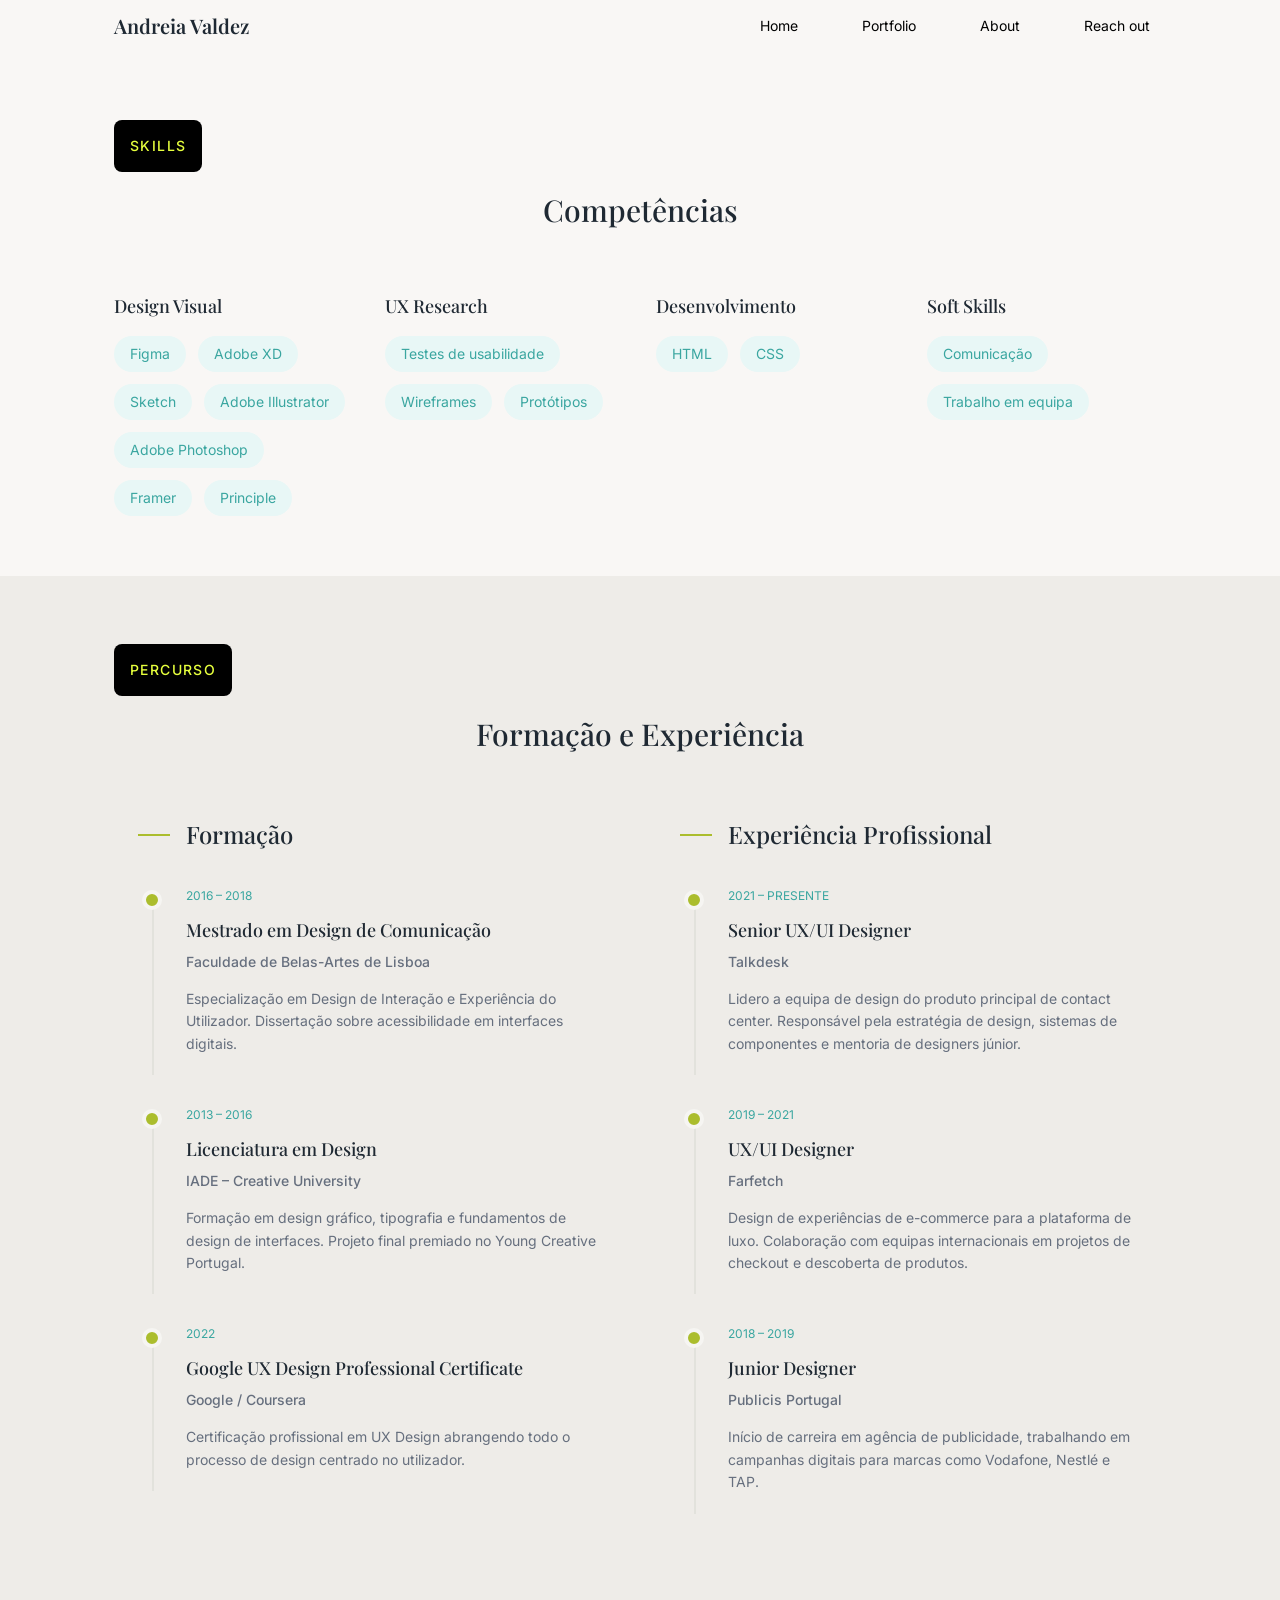
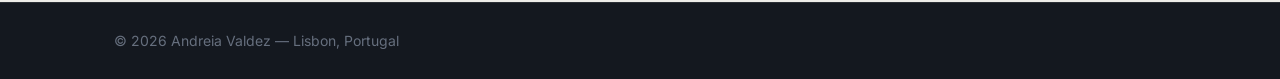
==== about.html @ 56638e9b "Added base pages for the rest of navigation and updated sections of homepage." ====
<!DOCTYPE html>
<html lang="en">

<head>
    <meta charset="UTF-8">
    <meta name="viewport" content="width=device-width, initial-scale=1.0">
    <title>Andreia Valdez – Service & UX/UI Designer</title>
    <link rel="preconnect" href="https://fonts.googleapis.com">
    <link rel="preconnect" href="https://fonts.gstatic.com" crossorigin>
    <link
        href="https://fonts.googleapis.com/css2?family=Inter:wght@400;500;600&family=Playfair+Display:wght@500;600&display=swap"
        rel="stylesheet">
    <link rel="stylesheet" href="css/estilos.css">
</head>
<body><!-- Navegação -->
    <header class="header">
        <div class="container nav">
            <a href="index.html" class="logo">Andreia Valdez</a>
            <nav class="menu">
                <a href="index.html">Home</a>
                <a href="portfolio.html">Portfolio</a>
                <a href="about.html">About</a>
                <a href="reach-out.html">Reach out</a>
            </nav>
        </div>
    </header><!-- Secção de Competências -->
    <section class="section light">
        <div class="container">
            <div class="inline-heading">
                <p class="tag">Skills</p>
                <h2>Competências</h2>
            </div>
            <div class="skills">
                <div>
                    <h3>Design Visual</h3>
                    <div class="pills">
                        <span class="pill">Figma</span>
                        <span class="pill">Adobe XD</span>
                        <span class="pill">Sketch</span>
                        <span class="pill">Adobe Illustrator</span>
                        <span class="pill">Adobe Photoshop</span>
                        <span class="pill">Framer</span>
                        <span class="pill">Principle</span>
                    </div>
                </div>
                <div>
                    <h3>UX Research</h3>
                    <div class="pills">
                        <span class="pill">Testes de usabilidade</span>
                        <span class="pill">Wireframes</span>
                        <span class="pill">Protótipos</span>
                    </div>
                </div>
                <div>
                    <h3>Desenvolvimento</h3>
                    <div class="pills">
                        <span class="pill">HTML</span>
                        <span class="pill">CSS</span>
                    </div>
                </div>
                <div>
                    <h3>Soft Skills</h3>
                    <div class="pills">
                        <span class="pill">Comunicação</span>
                        <span class="pill">Trabalho em equipa</span>
                    </div>
                </div>
            </div>
        </div>
    </section>
    <!-- Secção de Formação e Experiência-->
    <section class="section">
        <div class="container">
            <div class="inline-heading">
                <p class="tag">Percurso</p>
                <h2>Formação e Experiência</h2>
            </div>
            <div class="container timeline-grid">

                <!-- Formação -->
                <div class="timeline-column">
                    <h2 class="timeline-title">Formação</h2>

                    <div class="timeline-item">
                        <span class="timeline-dot"></span>

                        <div class="timeline-content">
                            <span class="timeline-date">2016 – 2018</span>
                            <h3>Mestrado em Design de Comunicação</h3>
                            <h4>Faculdade de Belas-Artes de Lisboa</h4>
                            <p>
                                Especialização em Design de Interação e Experiência do Utilizador.
                                Dissertação sobre acessibilidade em interfaces digitais.
                            </p>
                        </div>
                    </div>

                    <div class="timeline-item">
                        <span class="timeline-dot"></span>

                        <div class="timeline-content">
                            <span class="timeline-date">2013 – 2016</span>
                            <h3>Licenciatura em Design</h3>
                            <h4>IADE – Creative University</h4>
                            <p>
                                Formação em design gráfico, tipografia e fundamentos de design de
                                interfaces. Projeto final premiado no Young Creative Portugal.
                            </p>
                        </div>
                    </div>

                    <div class="timeline-item">
                        <span class="timeline-dot"></span>

                        <div class="timeline-content">
                            <span class="timeline-date">2022</span>
                            <h3>Google UX Design Professional Certificate</h3>
                            <h4>Google / Coursera</h4>
                            <p>
                                Certificação profissional em UX Design abrangendo todo o processo de
                                design centrado no utilizador.
                            </p>
                        </div>
                    </div>
                </div>

                <!-- Experiência -->
                <div class="timeline-column">
                    <h2 class="timeline-title">Experiência Profissional</h2>

                    <div class="timeline-item">
                        <span class="timeline-dot"></span>

                        <div class="timeline-content">
                            <span class="timeline-date">2021 – Presente</span>
                            <h3>Senior UX/UI Designer</h3>
                            <h4>Talkdesk</h4>
                            <p>
                                Lidero a equipa de design do produto principal de contact center.
                                Responsável pela estratégia de design, sistemas de componentes e
                                mentoria de designers júnior.
                            </p>
                        </div>
                    </div>

                    <div class="timeline-item">
                        <span class="timeline-dot"></span>

                        <div class="timeline-content">
                            <span class="timeline-date">2019 – 2021</span>
                            <h3>UX/UI Designer</h3>
                            <h4>Farfetch</h4>
                            <p>
                                Design de experiências de e-commerce para a plataforma de luxo.
                                Colaboração com equipas internacionais em projetos de checkout e
                                descoberta de produtos.
                            </p>
                        </div>
                    </div>

                    <div class="timeline-item">
                        <span class="timeline-dot"></span>

                        <div class="timeline-content">
                            <span class="timeline-date">2018 – 2019</span>
                            <h3>Junior Designer</h3>
                            <h4>Publicis Portugal</h4>
                            <p>
                                Início de carreira em agência de publicidade, trabalhando em
                                campanhas digitais para marcas como Vodafone, Nestlé e TAP.
                            </p>
                        </div>
                    </div>
                </div>

            </div>

        </div>
    </section>
<!-- Footer -->
    <footer class="footer-section">
        <div class="footer-bottom">
            <div class="container footer-bottom-content">
                <span>© 2026 Andreia Valdez — Lisbon, Portugal</span>
            </div>
        </div>
    </footer>
</body>
</html>
---- css/estilos.css ----
/* Reset do browser */
* {
    margin: 0;
    padding: 0;
    box-sizing: border-box;
}

html {
  scroll-behavior: smooth; /* Para o scroll entre as ancoras ser smooth */
}

/* Fonte e bases */
body {
    font-family: "Inter", sans-serif;
    background-color: #EEECE8;
    color: #1f2933;
    line-height: 2;
    /* perto da recomendação mínima da W3C para altura das linhas nos sites (https://www.w3.org/WAI/WCAG22/Understanding/text-spacing.html) */
}

h1,
h2,
h3 {
    font-family: "Playfair Display", serif;
}

h1 {
    margin-top: 8px;
    font-size: 48px;
    font-weight: 500;
    line-height: 52px;
}

h2 {
    font-size: 30px;
    font-weight: 500;
    line-height: 36px;
    text-align: center;
}

h3 {
    font-size: 18px;
    font-weight: 500;
    line-height: 28px;
}

img {
    width: 100%;
    display: block;
}

a {
    text-decoration: none;
}

/* Layouts */
.container {
    max-width: 1100px;
    margin: 0 auto;
    padding: 0 24px;
}

.section {
    padding: 60px 0;
}

.section.light {
    background-color: #F9F7F5;
}

/* Navegação + Logo */
.header {
    position: sticky;
    top: 0;
    background-color: #F9F7F5;
    z-index: 1000;
}

.nav {
    height: 52px;
    display: flex;
    align-items: center;
    justify-content: space-between;
}

.logo {
    font-weight: 600;
    font-family: "Playfair Display", serif;
    font-size: 20px;
    line-height: 28px;
    color: #1f2933;
}

/* Menu */

.menu {
    display: flex;
    gap: 32px;
}

.menu a {
    text-decoration: none;
    font-size: 14px;
    line-height: 20px;
    padding: 16px;
    color: #000;
}

.menu a:hover {
    text-decoration: underline;
}

/* Hero */

.hero-grid {
    display: grid;
    gap: 48px;
}

.hero-image {
    display: flex;
    justify-content: flex-end;
}

.hero-image img {
    border-radius: 12px;
    max-height: 420px;
    width: auto;
}

.tag {
    font-size: 14px;
    letter-spacing: 1.4px;
    font-weight: 500;
    line-height: 20px;
    text-transform: uppercase;
    color: #E6FF3D;
    background-color: #000;
    padding: 16px;
    text-align: center;
    border-radius: 8px;
    margin: 8px 0px;
    display: inline-block;
}

.hero-buttons {
    margin-top: 24px;
    display: flex;
    gap: 16px;
}

.intro {
    font-family: "Inter", sans-serif;
    font-size: 18px;
    margin: 16px 0px;
    color: #666F7E;
    line-height: 28px;
    font-weight: 100;
}

.linkedin {
    color: #E6FF3D;
    background-color: #000;
    padding: 6px;
}

/* Botões */
.btn {
    padding: 10px 20px;
    border-radius: 16px;
    font-weight: 500;
    font-size: 14px;
}

.primary {
    color: white;
    background: #ABBD2D;
}

.primary:hover {
    background: #11665E;
}

.secondary {
    border: 1px solid #E5E7EB;
    color: #000
}

.secondary:hover {
    border: 1px solid #E5E7EB;
    background: #E5E7EB;
}

/* Projectos */
.projects {
    display: grid;
    gap: 32px;
    margin-top: 48px;
}

.project-card {
    background-color: #ffffff;
    border-radius: 16px;
    overflow: hidden;

    box-shadow: 0 10px 30px rgba(0, 0, 0, 0.08);
    transition: box-shadow 0.3s ease, transform 0.3s ease;
}

.project-card:hover {
    box-shadow: 0 20px 50px rgba(0, 0, 0, 0.15);
    transform: translateY(-6px);
}

.chip {
    display: inline-block;
    padding: 4px 10px;
    border: 1px solid #000;
    border-radius: 100px;
    font-size: 12px;
    line-height: 1;
    white-space: nowrap;
    color: #000;
    margin: 4px;
}

/* Imagem */
.project-image img {
    width: 100%;
    display: block;
}

/* Conteúdo */
.project-content {
    padding: 16px;
}

.project-content p {
    margin: 12px 0px;
    color: #666F7E;
    line-height: 1.6;
    font-size: 14px;
}

/* Link dos projectos */

.project-link {
    font-weight: 500;
    text-decoration: underline;
    font-size: 14px;
    color: #000;
}

.project-link svg {
    width: 16px;
    height: 16px;
}

.project-link:hover {
    text-decoration: none;
}

/* Competências */
.skills {
    display: grid;
    gap: 32px;
}

.inline-heading {
    margin-bottom: 64px;
}

.inline-heading h2 {
    margin-top: 12px;
}

.pills {
    display: flex;
    flex-wrap: wrap;
    gap: 12px;
    margin-top: 16px;
}

.pill {
    background: #E8F7F6;
    color: #3aa6a0;
    border-radius: 24px;
    padding: 8px 16px;
    font-size: 14px;
    line-height: 20px;

}

.pill:hover {
    background: #ABBD2D;
    color: #fff;
}

/* Timeline */

.timeline-section {
    background-color: #f6f5f2;
    padding: 100px 0;
}

.timeline-grid {
    display: grid;
    grid-template-columns: 1fr 1fr;
    gap: 80px;
}

.timeline-title {
    font-family: "Playfair Display", serif;
    font-size: 24px;
    margin-bottom: 32px;
    position: relative;
    padding-left: 48px;
    text-align: left;
}

.timeline-title::before {
    content: "";
    position: absolute;
    left: 0;
    top: 50%;
    width: 32px;
    height: 2px;
    background-color: #ABBD2D;
}

.timeline-item:hover::before {
    background-color: #ABBD2D;
}

.timeline-item {
    position: relative;
    padding-left: 48px;
    margin-bottom: 48px;
}

/* Linha vertical */

.timeline-item::before {
    content: "";
    position: absolute;
    left: 14px;
    top: 20px;
    width: 2px;
    height: 100%;
    background-color: #e2e2dc;
}

/* Pontos na timeline */
.timeline-dot {
    position: absolute;
    left: 4px;
    top: 6px;
    width: 20px;
    height: 20px;
    background-color: #ABBD2D;
    border-radius: 50%;
    border: 4px solid #f6f5f2;
}

/* Conteúdo */
.timeline-content h3 {
    margin-bottom: 4px;
}

.timeline-content h4 {
    font-weight: 500;
    font-size: 14px;
    color: #666F7E;
    margin-bottom: 12px;
}

.timeline-content p {
    color: #666F7E;
    line-height: 1.6;
    font-size: 14px;
}

/* Data */
.timeline-date {
    display: block;
    font-size: 12px;
    color: #3aa6a0;
    margin-bottom: 8px;
    text-transform: uppercase;
}

/* Footer */

.footer-section {
    background-color: #14181F;
    color: #e5e7eb;
}

/* Conteúdo principal */

.footer-content {
    text-align: center;
    padding-bottom: 80px;
}

.footer-sub-title {
    display: block;
    letter-spacing: 2px;
    font-size: 14px;
    color: #ABBD2D;
    margin-bottom: 24px;
    text-transform: uppercase;
}

.footer-title {
    font-family: "Playfair Display", serif;
    font-size: 48px;
    line-height: 50px;
    margin-bottom: 24px;
    color: #ffffff;
}

.footer-text {
    max-width: 600px;
    margin: 0 auto 40px;
    color: #9ca3af;
    line-height: 1.6;
}

/* Email */
.footer-email {
    display: inline-flex;
    align-items: center;
    gap: 10px;
    font-size: 20px;
    color: #ABBD2D;
    text-decoration: none;
    margin-bottom: 48px;
}

.footer-email:hover {
    text-decoration: underline;
}

/* Redes sociais no footer */
.footer-social {
    display: flex;
    justify-content: center;
    gap: 16px;
}

.footer-social a {
    width: 44px;
    height: 44px;
    border-radius: 50%;
    background-color: rgba(255, 255, 255, 0.08);

    display: flex;
    align-items: center;
    justify-content: center;

    color: #ffffff;
    text-decoration: none;
}

.footer-social a:hover {
    background-color: rgba(255, 255, 255, 0.16);
}

/* Svgs das redes sociais */
.footer-social svg {
    width: 20px;
    height: 20px;
    fill: none;
    stroke: currentColor;
    stroke-width: 2;
    stroke-linecap: round;
    stroke-linejoin: round;
}

.footer-social a:hover {
    background: #ABBD2D;
}

/* Linha inferior */

.footer-bottom {
    border-top: 1px solid rgba(255, 255, 255, 0.1);
    padding: 24px 0;
}

.footer-bottom-content {
    display: flex;
    justify-content: space-between;
    flex-wrap: wrap;
    gap: 16px;
    font-size: 14px;
    color: #666F7E;
}

/* Breakpoint Mobile */
@media (max-width: 767px) {
    .hero-image img {
        width: 100%;
        max-height: none;
    }

    .hero-buttons {
        flex-direction: column;
    }

    .hero-buttons .btn {
        width: 100%;
        text-align: center;
    }

    .menu {
        font-size: 10px;
        gap: 12px;
    }

    .menu a {
        font-size: 12px;
        gap: 32px;
    }

    .projects,
    .skills {
        grid-template-columns: 1fr;
    }
}

/* Breakpoint Tablet */
@media (min-width: 768px) {

    .hero-grid {
        grid-template-columns: 1fr 1fr;
        align-items: center;
    }

    .projects {
        grid-template-columns: repeat(2, 1fr);
    }

    .skills {
        grid-template-columns: repeat(2, 1fr);
    }
}

/* Breakpoint Desktop */
@media (min-width: 1024px) {

    .projects {
        grid-template-columns: repeat(2, 1fr);
    }

    .skills {
        grid-template-columns: repeat(4, 1fr);
    }
}

@media (max-width: 900px) {
    .timeline-grid {
        grid-template-columns: 1fr;
        gap: 64px;
    }
}
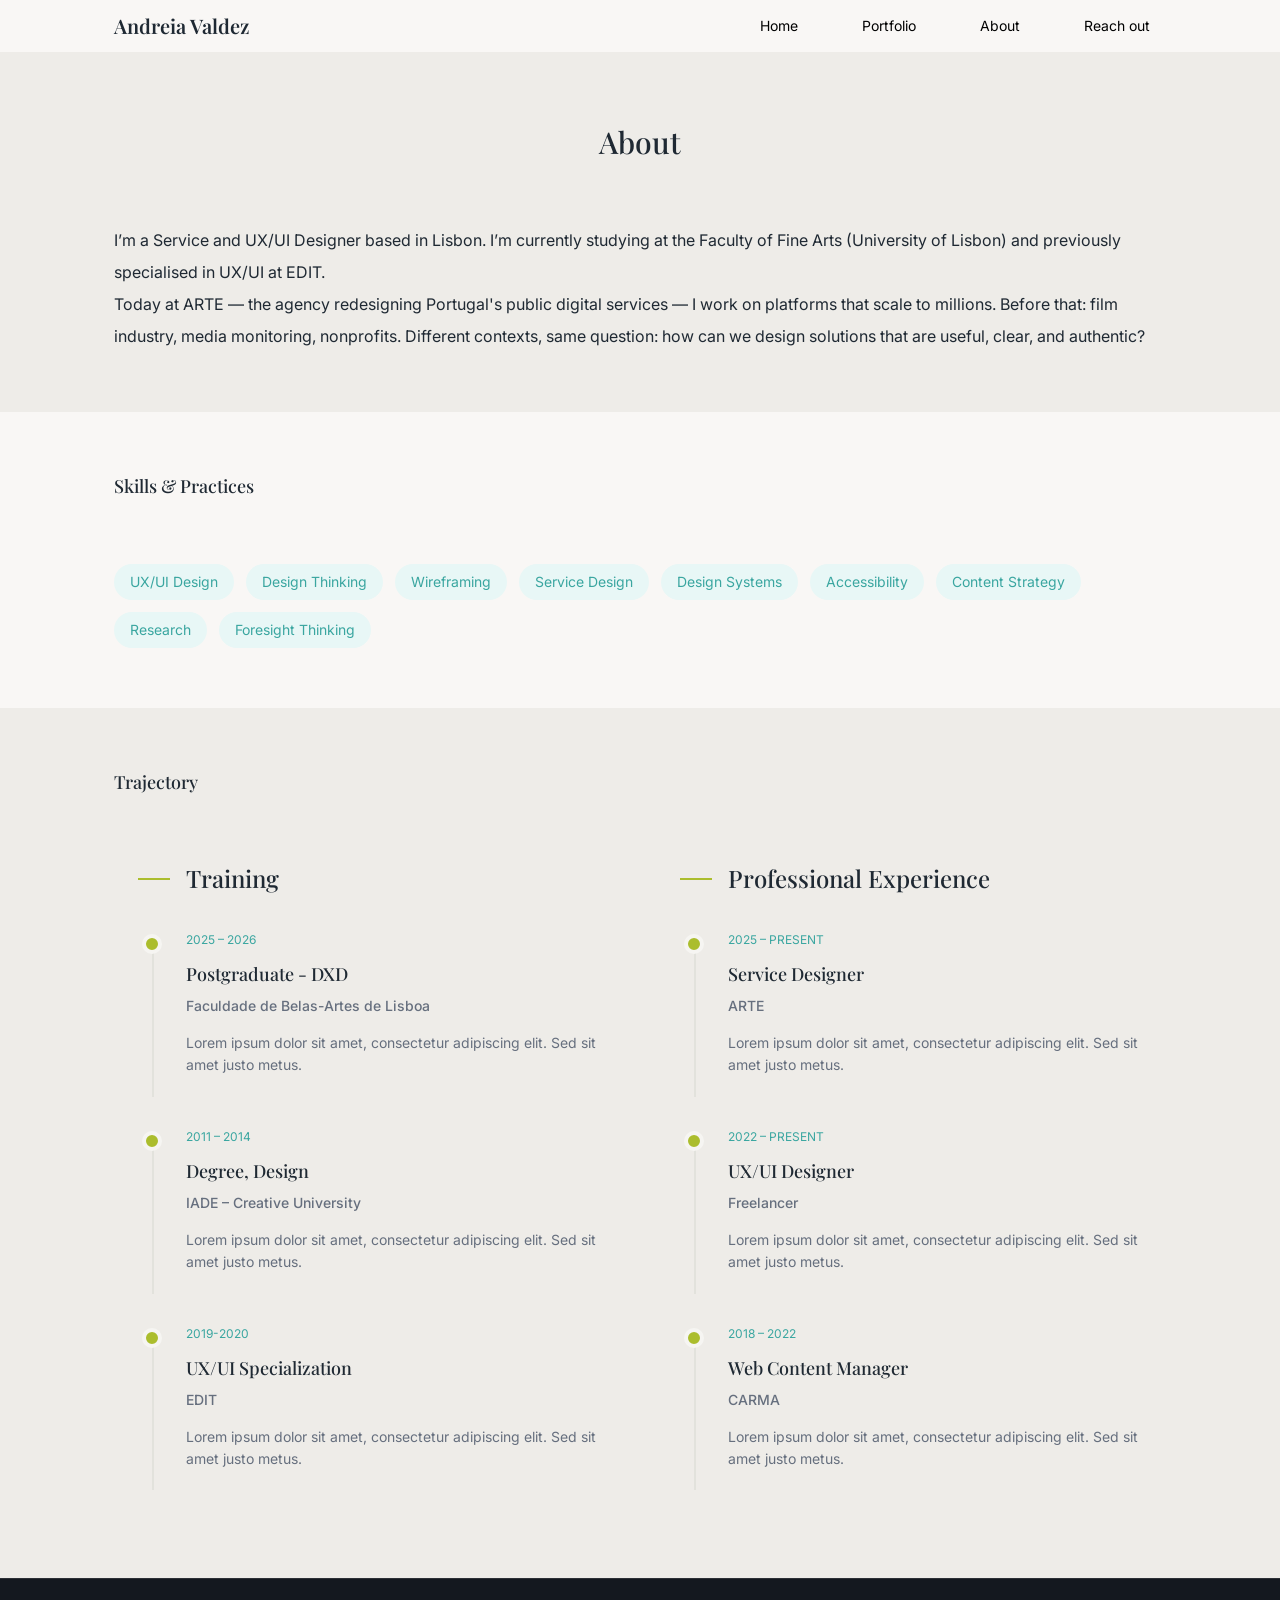
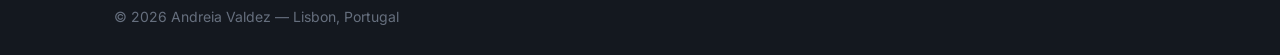
==== commit 8989de95: "Added text to pages and fixed some headings" ====
--- a/about.html
+++ b/about.html
@@ -23,160 +23,137 @@
                 <a href="reach-out.html">Reach out</a>
             </nav>
         </div>
-    </header><!-- Secção de Competências -->
-    <section class="section light">
-        <div class="container">
-            <div class="inline-heading">
-                <p class="tag">Skills</p>
-                <h2>Competências</h2>
-            </div>
-            <div class="skills">
-                <div>
-                    <h3>Design Visual</h3>
-                    <div class="pills">
-                        <span class="pill">Figma</span>
-                        <span class="pill">Adobe XD</span>
-                        <span class="pill">Sketch</span>
-                        <span class="pill">Adobe Illustrator</span>
-                        <span class="pill">Adobe Photoshop</span>
-                        <span class="pill">Framer</span>
-                        <span class="pill">Principle</span>
+    </header><!-- Secção Sobre mim -->
+<section class="section">
+    <div class="container">
+        <div class="inline-heading">
+            <h2>About</h2>
+        </div>
+        <p>I’m a Service and UX/UI Designer based in Lisbon. I’m currently studying at the Faculty of Fine Arts
+            (University of Lisbon) and previously specialised in UX/UI at EDIT.</p>
+        <p>Today at ARTE — the agency redesigning Portugal's public digital services — I work on platforms that scale to
+            millions. Before that: film industry, media monitoring, nonprofits. Different contexts, same question: how
+            can we design solutions that are useful, clear, and authentic?</p>
+</section>
+<!-- Secção de Competências -->
+<section class="section light">
+    <div class="container">
+        <div class="inline-heading">
+            <h3>Skills & Practices</h3>
+        </div>
+        <div class="pills">
+            <span class="pill">UX/UI Design</span>
+            <span class="pill">Design Thinking</span>
+            <span class="pill">Wireframing</span>
+            <span class="pill">Service Design</span>
+            <span class="pill">Design Systems</span>
+            <span class="pill">Accessibility</span>
+            <span class="pill">Content Strategy</span>
+            <span class="pill">Research</span>
+            <span class="pill">Foresight Thinking</span>
+        </div>
+    </div>
+</section>
+<!-- Secção de Formação e Experiência-->
+<section class="section">
+    <div class="container">
+        <div class="inline-heading">
+            <h3>Trajectory</h3>
+        </div>
+        <div class="container timeline-grid">
+
+            <!-- Formação -->
+            <div class="timeline-column">
+                <h2 class="timeline-title">Training</h2>
+
+                <div class="timeline-item">
+                    <span class="timeline-dot"></span>
+
+                    <div class="timeline-content">
+                        <span class="timeline-date">2025 – 2026</span>
+                        <h3>Postgraduate - DXD</h3>
+                        <h4>Faculdade de Belas-Artes de Lisboa</h4>
+                        <p>
+                            Lorem ipsum dolor sit amet, consectetur adipiscing elit. Sed sit amet justo metus.
+                        </p>
                     </div>
                 </div>
-                <div>
-                    <h3>UX Research</h3>
-                    <div class="pills">
-                        <span class="pill">Testes de usabilidade</span>
-                        <span class="pill">Wireframes</span>
-                        <span class="pill">Protótipos</span>
+
+                <div class="timeline-item">
+                    <span class="timeline-dot"></span>
+
+                    <div class="timeline-content">
+                        <span class="timeline-date">2011 – 2014</span>
+                        <h3>Degree, Design</h3>
+                        <h4>IADE – Creative University</h4>
+                        <p>
+                            Lorem ipsum dolor sit amet, consectetur adipiscing elit. Sed sit amet justo metus.
+                        </p>
                     </div>
                 </div>
-                <div>
-                    <h3>Desenvolvimento</h3>
-                    <div class="pills">
-                        <span class="pill">HTML</span>
-                        <span class="pill">CSS</span>
-                    </div>
-                </div>
-                <div>
-                    <h3>Soft Skills</h3>
-                    <div class="pills">
-                        <span class="pill">Comunicação</span>
-                        <span class="pill">Trabalho em equipa</span>
+
+                <div class="timeline-item">
+                    <span class="timeline-dot"></span>
+
+                    <div class="timeline-content">
+                        <span class="timeline-date">2019-2020</span>
+                        <h3>UX/UI Specialization</h3>
+                        <h4>EDIT</h4>
+                        <p>
+                            Lorem ipsum dolor sit amet, consectetur adipiscing elit. Sed sit amet justo metus.
+                        </p>
                     </div>
                 </div>
             </div>
-        </div>
-    </section>
-    <!-- Secção de Formação e Experiência-->
-    <section class="section">
-        <div class="container">
-            <div class="inline-heading">
-                <p class="tag">Percurso</p>
-                <h2>Formação e Experiência</h2>
-            </div>
-            <div class="container timeline-grid">
 
-                <!-- Formação -->
-                <div class="timeline-column">
-                    <h2 class="timeline-title">Formação</h2>
+            <!-- Experiência -->
+            <div class="timeline-column">
+                <h2 class="timeline-title">Professional Experience</h2>
 
-                    <div class="timeline-item">
-                        <span class="timeline-dot"></span>
+                <div class="timeline-item">
+                    <span class="timeline-dot"></span>
 
-                        <div class="timeline-content">
-                            <span class="timeline-date">2016 – 2018</span>
-                            <h3>Mestrado em Design de Comunicação</h3>
-                            <h4>Faculdade de Belas-Artes de Lisboa</h4>
-                            <p>
-                                Especialização em Design de Interação e Experiência do Utilizador.
-                                Dissertação sobre acessibilidade em interfaces digitais.
-                            </p>
-                        </div>
-                    </div>
-
-                    <div class="timeline-item">
-                        <span class="timeline-dot"></span>
-
-                        <div class="timeline-content">
-                            <span class="timeline-date">2013 – 2016</span>
-                            <h3>Licenciatura em Design</h3>
-                            <h4>IADE – Creative University</h4>
-                            <p>
-                                Formação em design gráfico, tipografia e fundamentos de design de
-                                interfaces. Projeto final premiado no Young Creative Portugal.
-                            </p>
-                        </div>
-                    </div>
-
-                    <div class="timeline-item">
-                        <span class="timeline-dot"></span>
-
-                        <div class="timeline-content">
-                            <span class="timeline-date">2022</span>
-                            <h3>Google UX Design Professional Certificate</h3>
-                            <h4>Google / Coursera</h4>
-                            <p>
-                                Certificação profissional em UX Design abrangendo todo o processo de
-                                design centrado no utilizador.
-                            </p>
-                        </div>
+                    <div class="timeline-content">
+                        <span class="timeline-date">2025 – Present</span>
+                        <h3>Service Designer</h3>
+                        <h4>ARTE</h4>
+                        <p>
+                            Lorem ipsum dolor sit amet, consectetur adipiscing elit. Sed sit amet justo metus.
+                        </p>
                     </div>
                 </div>
 
-                <!-- Experiência -->
-                <div class="timeline-column">
-                    <h2 class="timeline-title">Experiência Profissional</h2>
+                <div class="timeline-item">
+                    <span class="timeline-dot"></span>
 
-                    <div class="timeline-item">
-                        <span class="timeline-dot"></span>
-
-                        <div class="timeline-content">
-                            <span class="timeline-date">2021 – Presente</span>
-                            <h3>Senior UX/UI Designer</h3>
-                            <h4>Talkdesk</h4>
-                            <p>
-                                Lidero a equipa de design do produto principal de contact center.
-                                Responsável pela estratégia de design, sistemas de componentes e
-                                mentoria de designers júnior.
-                            </p>
-                        </div>
-                    </div>
-
-                    <div class="timeline-item">
-                        <span class="timeline-dot"></span>
-
-                        <div class="timeline-content">
-                            <span class="timeline-date">2019 – 2021</span>
-                            <h3>UX/UI Designer</h3>
-                            <h4>Farfetch</h4>
-                            <p>
-                                Design de experiências de e-commerce para a plataforma de luxo.
-                                Colaboração com equipas internacionais em projetos de checkout e
-                                descoberta de produtos.
-                            </p>
-                        </div>
-                    </div>
-
-                    <div class="timeline-item">
-                        <span class="timeline-dot"></span>
-
-                        <div class="timeline-content">
-                            <span class="timeline-date">2018 – 2019</span>
-                            <h3>Junior Designer</h3>
-                            <h4>Publicis Portugal</h4>
-                            <p>
-                                Início de carreira em agência de publicidade, trabalhando em
-                                campanhas digitais para marcas como Vodafone, Nestlé e TAP.
-                            </p>
-                        </div>
+                    <div class="timeline-content">
+                        <span class="timeline-date">2022 – Present</span>
+                        <h3>UX/UI Designer</h3>
+                        <h4>Freelancer</h4>
+                        <p>
+                            Lorem ipsum dolor sit amet, consectetur adipiscing elit. Sed sit amet justo metus.
+                        </p>
                     </div>
                 </div>
 
+                <div class="timeline-item">
+                    <span class="timeline-dot"></span>
+
+                    <div class="timeline-content">
+                        <span class="timeline-date">2018 – 2022</span>
+                        <h3>Web Content Manager</h3>
+                        <h4>CARMA</h4>
+                        <p>
+                            Lorem ipsum dolor sit amet, consectetur adipiscing elit. Sed sit amet justo metus.
+                        </p>
+                    </div>
+                </div>
             </div>
 
         </div>
-    </section>
+
+    </div>
+</section>
 <!-- Footer -->
     <footer class="footer-section">
         <div class="footer-bottom">
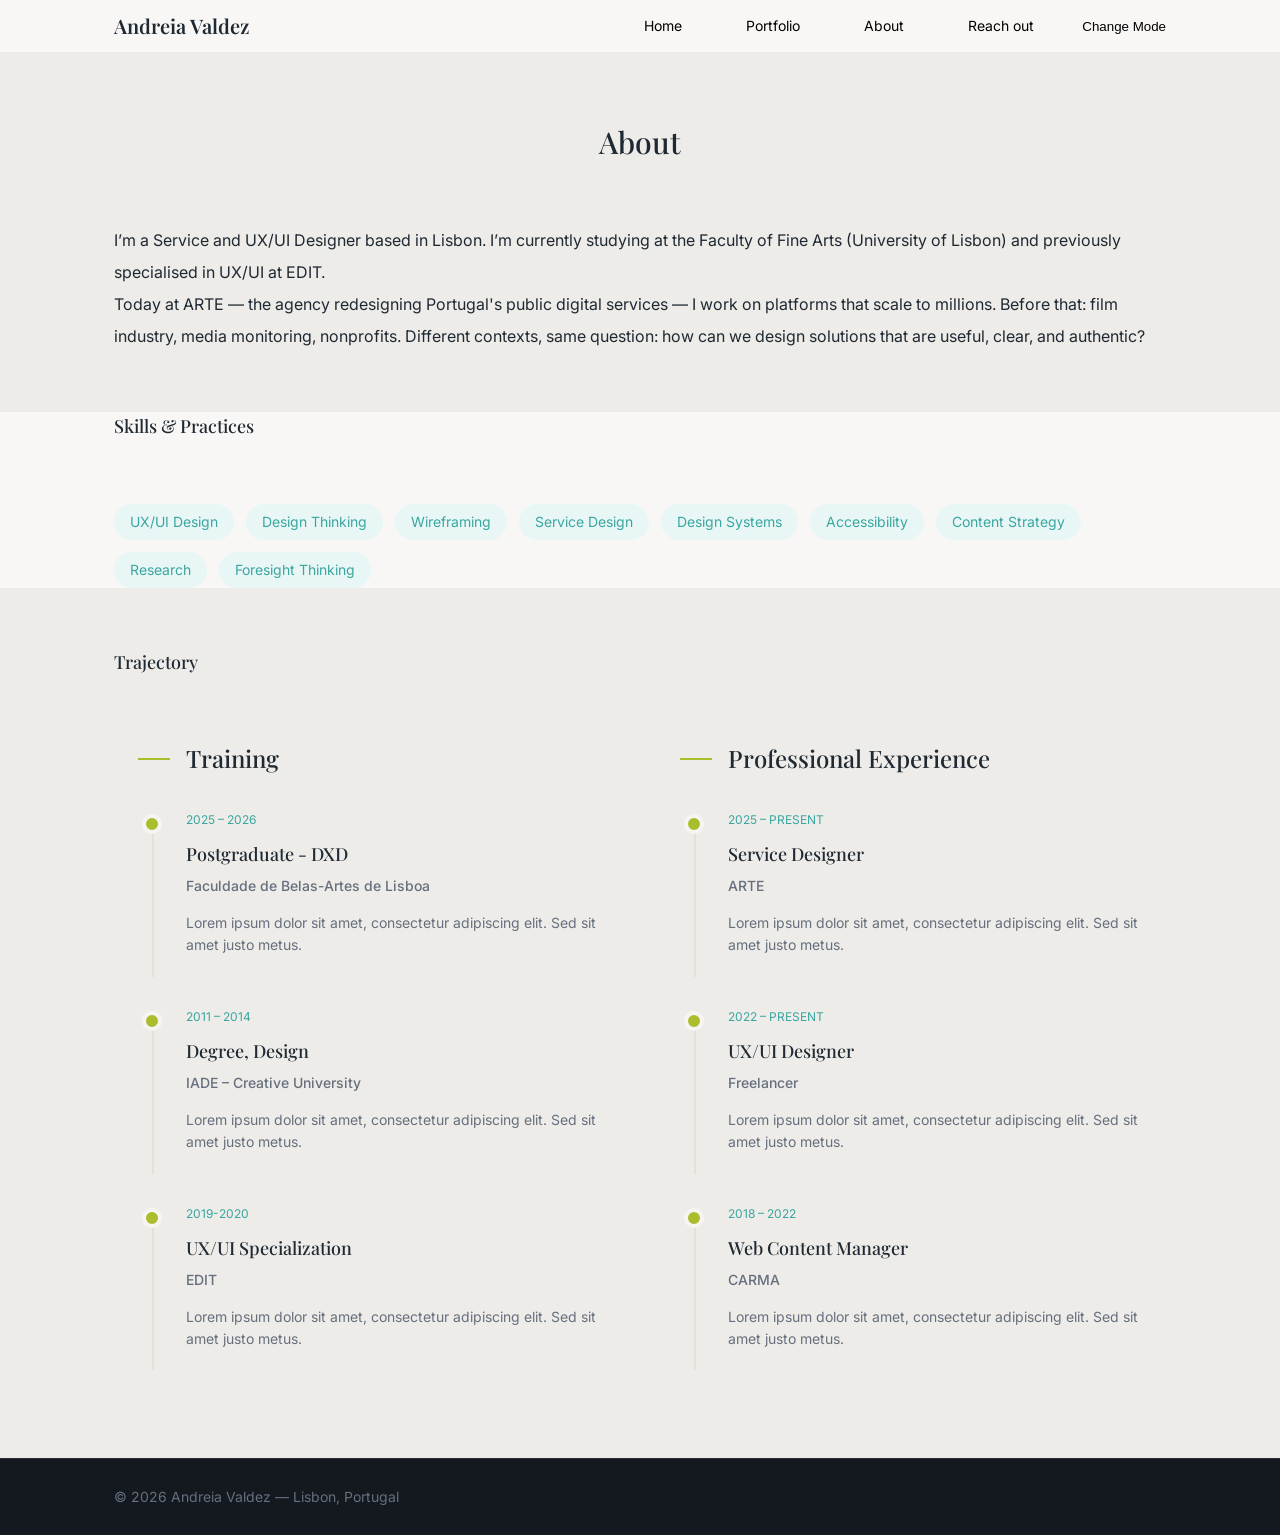
==== commit a67e55ae: "added dark mode toggle" ====
--- a/about.html
+++ b/about.html
@@ -13,17 +13,20 @@
     <link rel="stylesheet" href="css/estilos.css">
 </head>
 <body><!-- Navegação -->
-    <header class="header">
-        <div class="container nav">
-            <a href="index.html" class="logo">Andreia Valdez</a>
-            <nav class="menu">
-                <a href="index.html">Home</a>
-                <a href="portfolio.html">Portfolio</a>
-                <a href="about.html">About</a>
-                <a href="reach-out.html">Reach out</a>
-            </nav>
-        </div>
-    </header><!-- Secção Sobre mim -->
+<header class="header">
+    <div class="container nav">
+        <a href="index.html" class="logo">Andreia Valdez</a>
+        <nav class="menu">
+            <a href="index.html">Home</a>
+            <a href="portfolio.html">Portfolio</a>
+            <a href="about.html">About</a>
+            <a href="reach-out.html">Reach out</a>
+            <button id="theme-toggle">
+                Change Mode
+            </button>
+        </nav>
+    </div>
+</header><!-- Secção Sobre mim -->
 <section class="section">
     <div class="container">
         <div class="inline-heading">
@@ -36,7 +39,7 @@
             can we design solutions that are useful, clear, and authentic?</p>
 </section>
 <!-- Secção de Competências -->
-<section class="section light">
+<section class="section-light">
     <div class="container">
         <div class="inline-heading">
             <h3>Skills & Practices</h3>
@@ -162,5 +165,21 @@
             </div>
         </div>
     </footer>
+<script>
+    const button = document.getElementById('theme-toggle');
+    // Carrega tema guardado
+    if (localStorage.getItem('theme') === 'dark') {
+        document.body.classList.add('dark-mode');
+    }
+    button.addEventListener('click', () => {
+        document.body.classList.toggle('dark-mode');
+        // Guarda estado
+        if (document.body.classList.contains('dark-mode')) {
+            localStorage.setItem('theme', 'dark');
+        } else {
+            localStorage.setItem('theme', 'light');
+        }
+    });
+</script>
 </body>
 </html>
--- a/css/estilos.css
+++ b/css/estilos.css
@@ -18,6 +18,55 @@
     /* perto da recomendação mínima da W3C para altura das linhas nos sites (https://www.w3.org/WAI/WCAG22/Understanding/text-spacing.html) */
 }
 
+/*  Dark Mode */
+
+#theme-toggle {
+    border: 0px;
+    background: transparent;
+}
+
+#theme-toggle:hover {
+    cursor: pointer;
+}
+
+.dark-mode #theme-toggle {
+    border: 0px;
+    background: transparent;
+    color: #fff;
+}
+
+.dark-mode .section-light, .dark-mode .section {
+    background-color: #14181F;
+    color: #fff;
+}
+
+.dark-mode .project-content {
+    background-color: #14181F;
+
+    border: 1px solid #363636;
+}
+
+.dark-mode .chip {
+    border: 1px solid #fff;
+    color: #fff;
+}
+
+.dark-mode .project-link {
+    color: #fff;
+}
+
+.dark-mode .header {
+    background-color: #14181F;
+}
+
+.dark-mode .header a {
+    color: #fff;
+}
+
+.dark-mode .button {
+    color: #fff;
+}
+
 h1,
 h2,
 h3 {
@@ -64,7 +113,7 @@
     padding: 60px 0;
 }
 
-.section.light {
+.section-light {
     background-color: #F9F7F5;
 }
 
@@ -143,6 +192,14 @@
     display: inline-block;
 }
 
+.button {
+    margin-top: 10px;
+    font-weight: 500;
+    text-decoration: underline;
+    font-size: 14px;
+    color: #000;
+}
+
 .hero-buttons {
     margin-top: 24px;
     display: flex;
@@ -202,7 +259,6 @@
     background-color: #ffffff;
     border-radius: 16px;
     overflow: hidden;
-
     box-shadow: 0 10px 30px rgba(0, 0, 0, 0.08);
     transition: box-shadow 0.3s ease, transform 0.3s ease;
 }
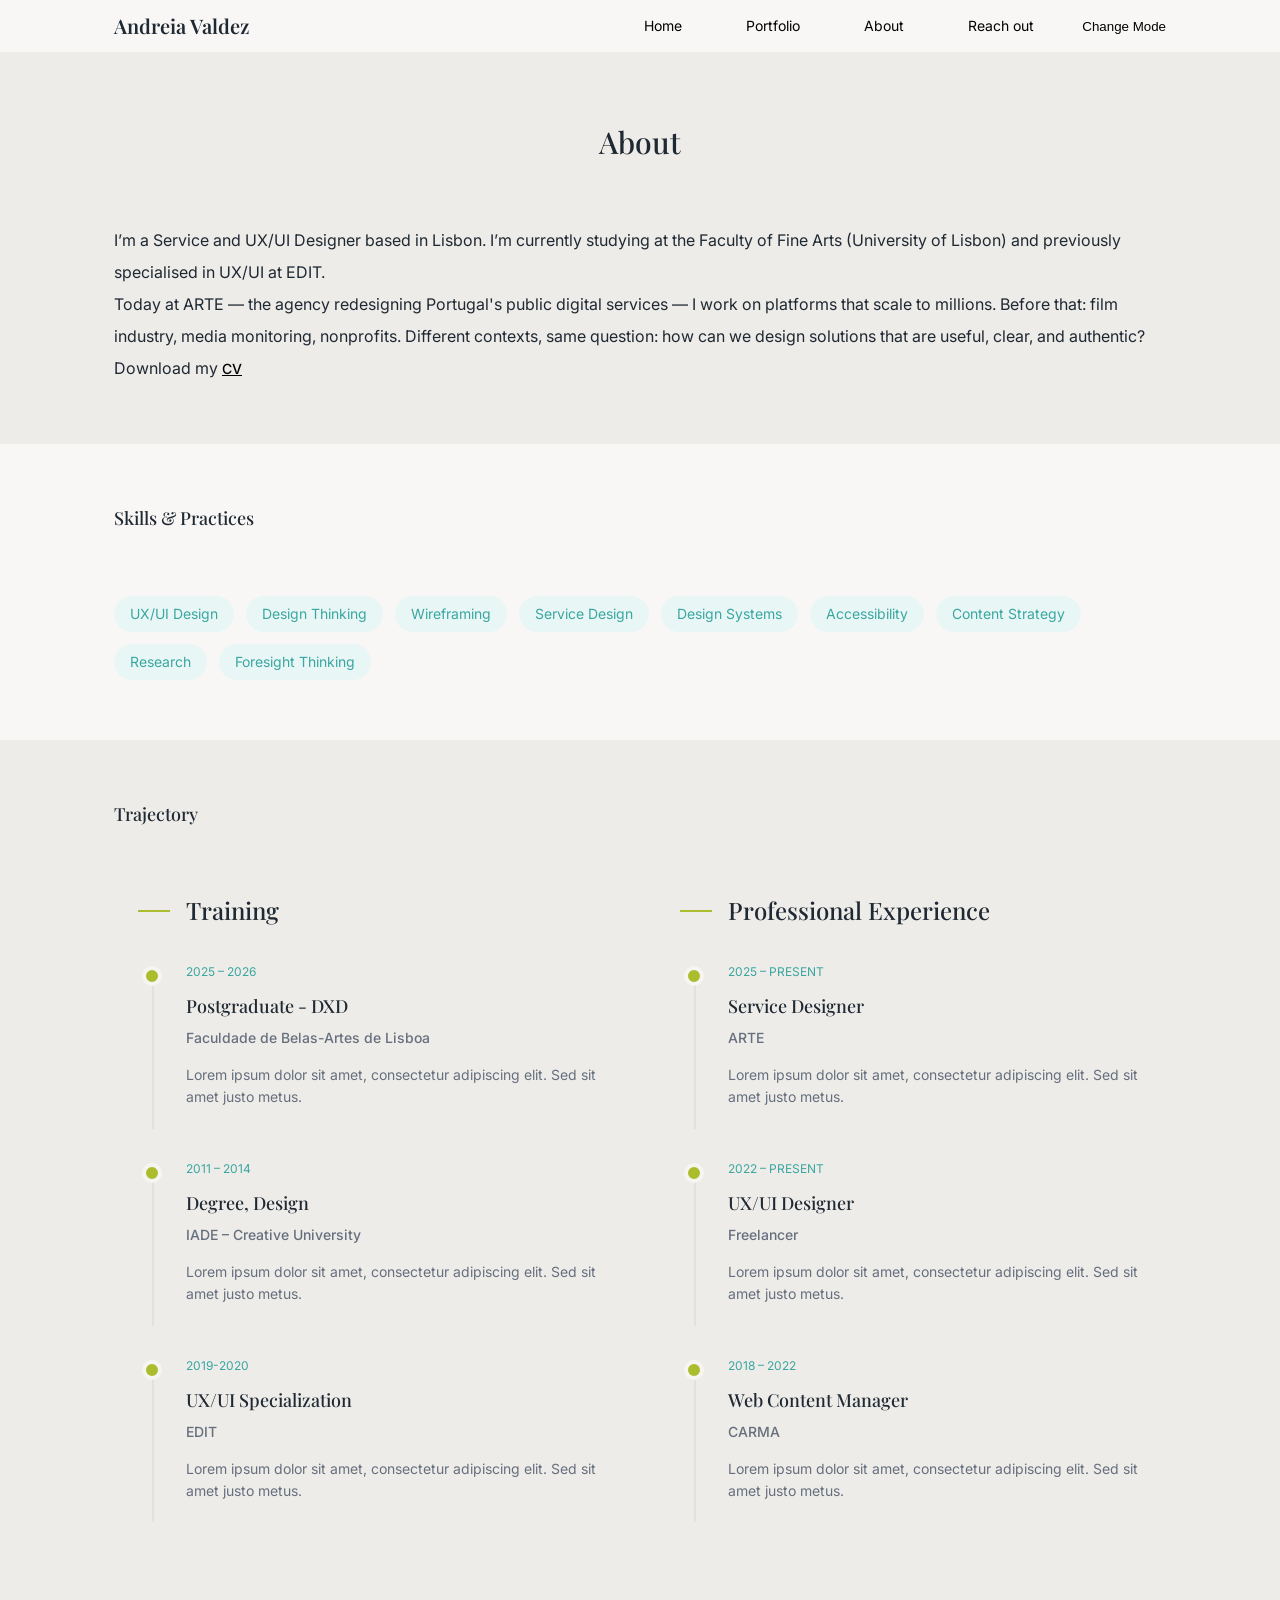
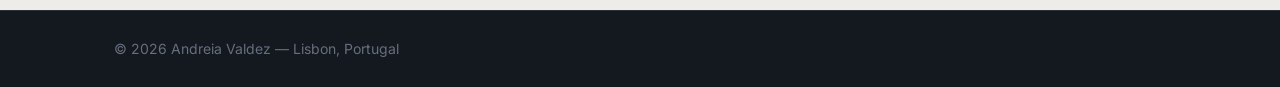
==== commit 144df704: "Added CV + alert notification on download" ====
--- a/about.html
+++ b/about.html
@@ -37,6 +37,7 @@
         <p>Today at ARTE — the agency redesigning Portugal's public digital services — I work on platforms that scale to
             millions. Before that: film industry, media monitoring, nonprofits. Different contexts, same question: how
             can we design solutions that are useful, clear, and authentic?</p>
+        <p>Download my <a href="assets/Andreia_Valdez_CV_2026.pdf" target="_blank" onclick="CV()" class="button">CV</a></p>
 </section>
 <!-- Secção de Competências -->
 <section class="section-light">
@@ -180,6 +181,9 @@
             localStorage.setItem('theme', 'light');
         }
     });
+    function CV() {
+    alert("I hope we get to work together soon! :-)");
+}
 </script>
 </body>
 </html>
--- a/css/estilos.css
+++ b/css/estilos.css
@@ -114,6 +114,7 @@
 }
 
 .section-light {
+    padding: 60px 0;
     background-color: #F9F7F5;
 }
 
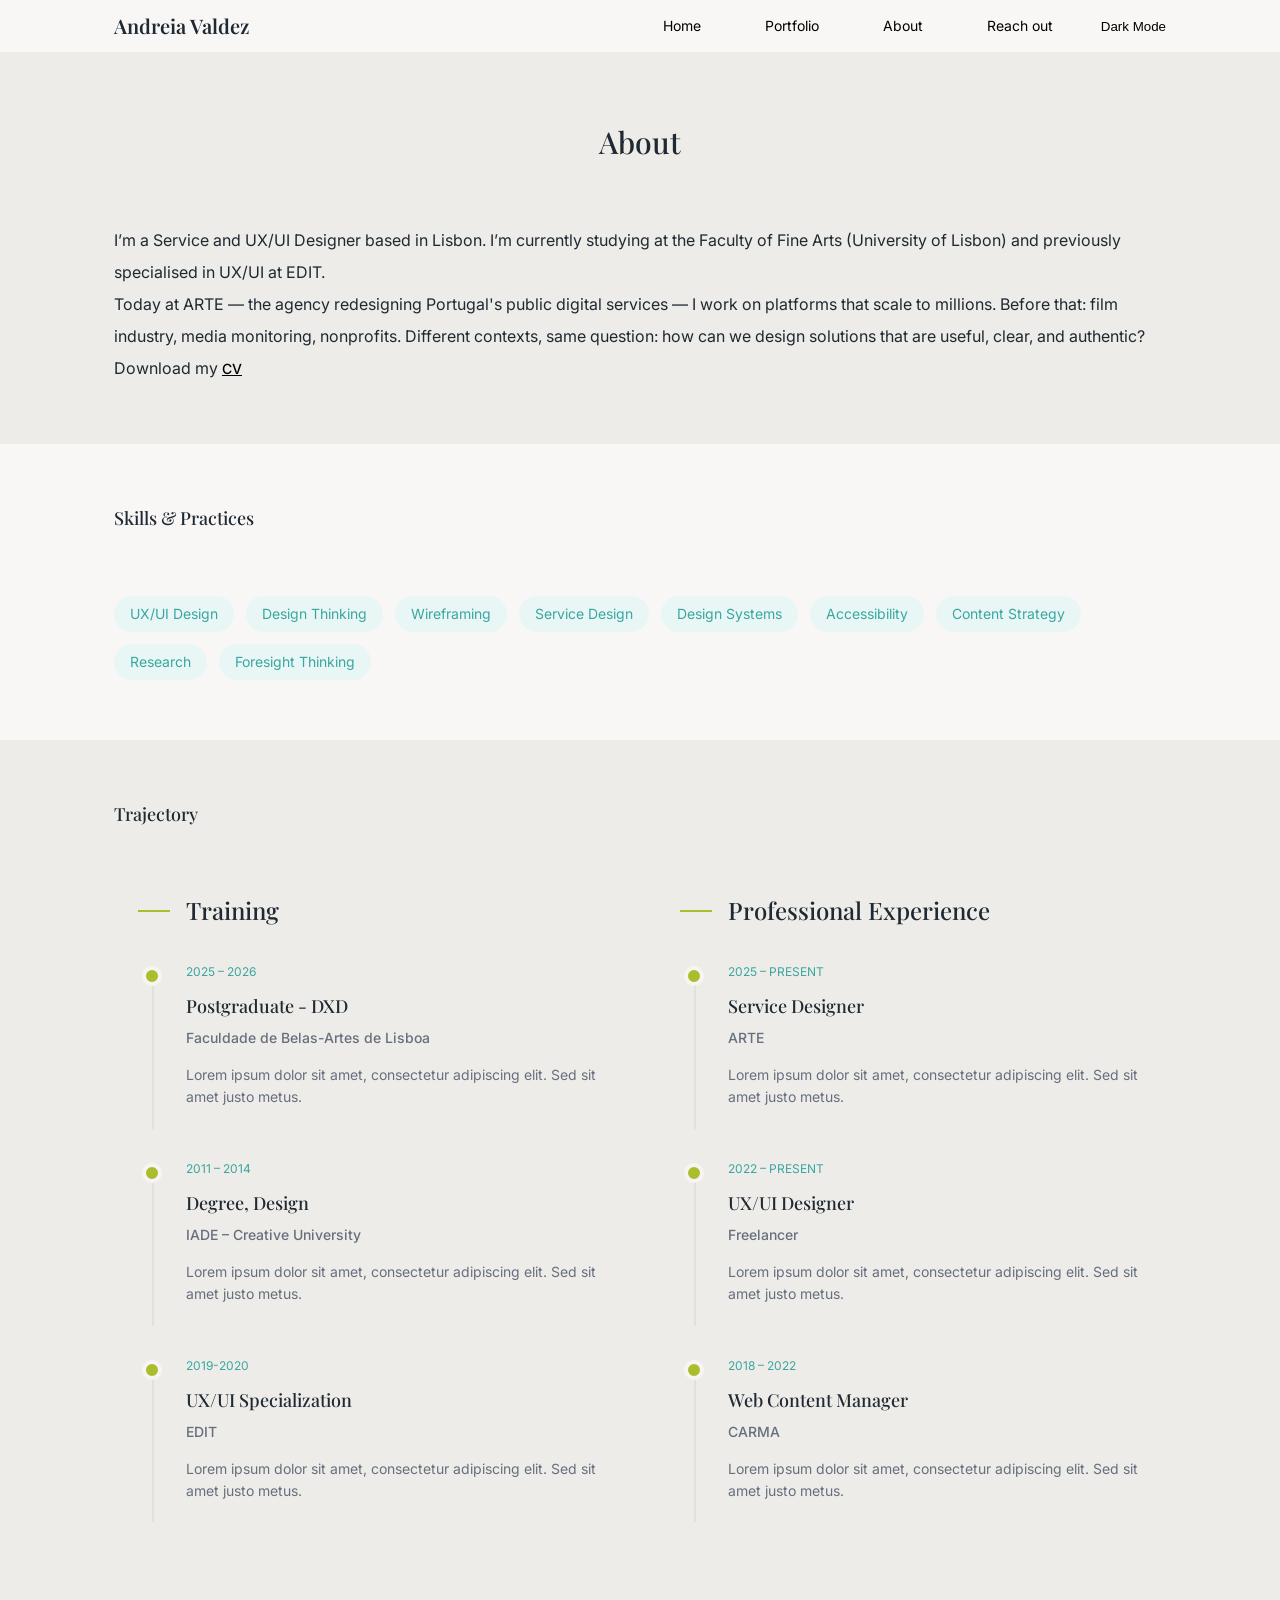
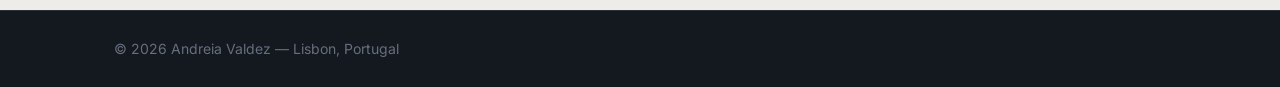
==== commit dc213cbd: "Improved Dark/Light Mode & Reach Out." ====
--- a/about.html
+++ b/about.html
@@ -22,7 +22,7 @@
             <a href="about.html">About</a>
             <a href="reach-out.html">Reach out</a>
             <button id="theme-toggle">
-                Change Mode
+                Dark Mode
             </button>
         </nav>
     </div>
@@ -159,31 +159,36 @@
     </div>
 </section>
 <!-- Footer -->
-    <footer class="footer-section">
-        <div class="footer-bottom">
-            <div class="container footer-bottom-content">
-                <span>© 2026 Andreia Valdez — Lisbon, Portugal</span>
-            </div>
+<footer class="footer-section">
+    <div class="footer-bottom">
+        <div class="container footer-bottom-content">
+            <span>© 2026 Andreia Valdez — Lisbon, Portugal</span>
         </div>
-    </footer>
+    </div>
+</footer>
 <script>
+
     const button = document.getElementById('theme-toggle');
-    // Carrega tema guardado
+    // Verifica tema guardado
     if (localStorage.getItem('theme') === 'dark') {
         document.body.classList.add('dark-mode');
+        button.textContent = 'Light Mode';
     }
     button.addEventListener('click', () => {
         document.body.classList.toggle('dark-mode');
-        // Guarda estado
+        // Se estiver em dark
         if (document.body.classList.contains('dark-mode')) {
+            button.textContent = 'Light Mode';
             localStorage.setItem('theme', 'dark');
         } else {
+            button.textContent = 'Dark Mode';
             localStorage.setItem('theme', 'light');
         }
     });
     function CV() {
-    alert("I hope we get to work together soon! :-)");
-}
+        alert("I hope we get to work together soon! :-)");
+    }
 </script>
 </body>
+
 </html>
--- a/css/estilos.css
+++ b/css/estilos.css
@@ -353,6 +353,12 @@
     color: #fff;
 }
 
+/* Reach Out */
+
+.reach-out {
+    min-height: calc(100vh - 360px);
+}
+
 /* Timeline */
 
 .timeline-section {
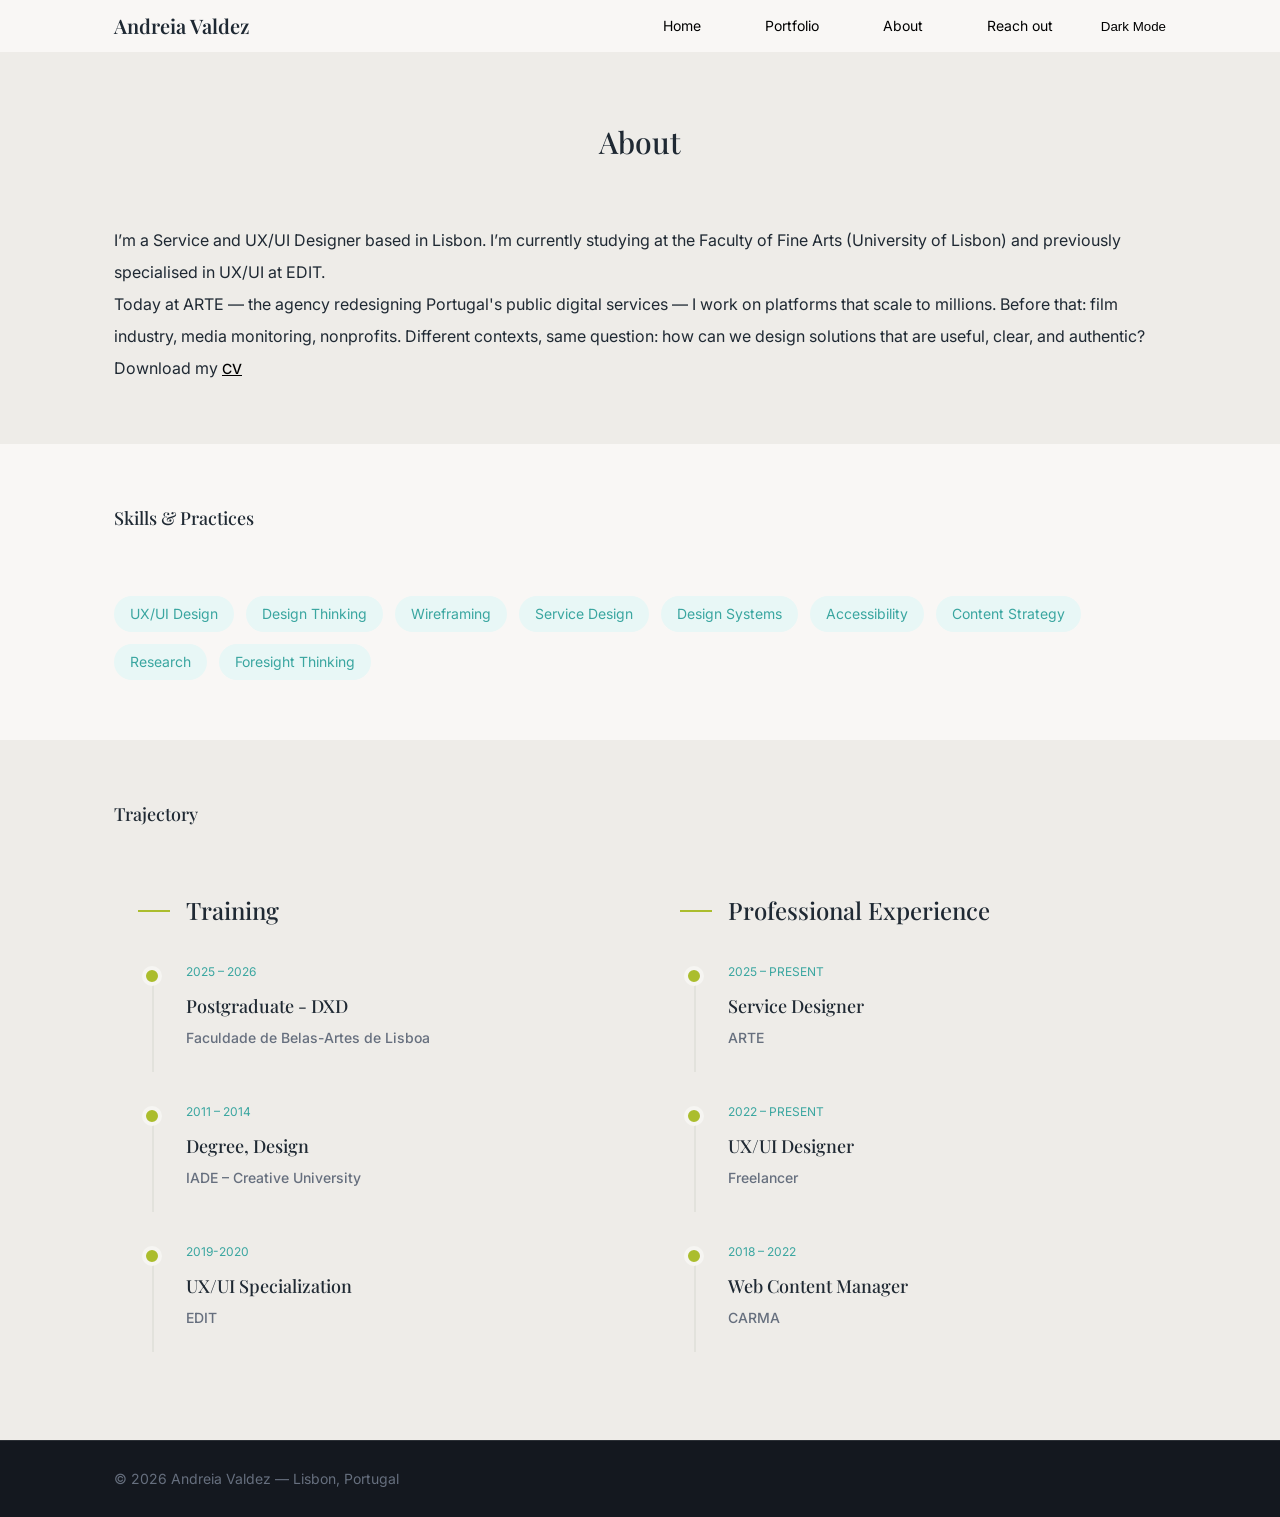
==== commit 054861fe: "Removed lorem ipsum" ====
--- a/about.html
+++ b/about.html
@@ -16,6 +16,11 @@
 <header class="header">
     <div class="container nav">
         <a href="index.html" class="logo">Andreia Valdez</a>
+        <button class="mobile-menu-toggle" aria-label="Toggle menu" aria-expanded="false">
+            <span></span>
+            <span></span>
+            <span></span>
+        </button>
         <nav class="menu">
             <a href="index.html">Home</a>
             <a href="portfolio.html">Portfolio</a>
@@ -77,9 +82,6 @@
                         <span class="timeline-date">2025 – 2026</span>
                         <h3>Postgraduate - DXD</h3>
                         <h4>Faculdade de Belas-Artes de Lisboa</h4>
-                        <p>
-                            Lorem ipsum dolor sit amet, consectetur adipiscing elit. Sed sit amet justo metus.
-                        </p>
                     </div>
                 </div>
 
@@ -90,9 +92,6 @@
                         <span class="timeline-date">2011 – 2014</span>
                         <h3>Degree, Design</h3>
                         <h4>IADE – Creative University</h4>
-                        <p>
-                            Lorem ipsum dolor sit amet, consectetur adipiscing elit. Sed sit amet justo metus.
-                        </p>
                     </div>
                 </div>
 
@@ -103,9 +102,6 @@
                         <span class="timeline-date">2019-2020</span>
                         <h3>UX/UI Specialization</h3>
                         <h4>EDIT</h4>
-                        <p>
-                            Lorem ipsum dolor sit amet, consectetur adipiscing elit. Sed sit amet justo metus.
-                        </p>
                     </div>
                 </div>
             </div>
@@ -121,9 +117,6 @@
                         <span class="timeline-date">2025 – Present</span>
                         <h3>Service Designer</h3>
                         <h4>ARTE</h4>
-                        <p>
-                            Lorem ipsum dolor sit amet, consectetur adipiscing elit. Sed sit amet justo metus.
-                        </p>
                     </div>
                 </div>
 
@@ -134,9 +127,6 @@
                         <span class="timeline-date">2022 – Present</span>
                         <h3>UX/UI Designer</h3>
                         <h4>Freelancer</h4>
-                        <p>
-                            Lorem ipsum dolor sit amet, consectetur adipiscing elit. Sed sit amet justo metus.
-                        </p>
                     </div>
                 </div>
 
@@ -147,9 +137,6 @@
                         <span class="timeline-date">2018 – 2022</span>
                         <h3>Web Content Manager</h3>
                         <h4>CARMA</h4>
-                        <p>
-                            Lorem ipsum dolor sit amet, consectetur adipiscing elit. Sed sit amet justo metus.
-                        </p>
                     </div>
                 </div>
             </div>
@@ -188,6 +175,31 @@
     function CV() {
         alert("I hope we get to work together soon! :-)");
     }
+
+    // Menu Mobile Toggle
+    const mobileMenuToggle = document.querySelector('.mobile-menu-toggle');
+    const menu = document.querySelector('.menu');
+
+    if (mobileMenuToggle) {
+        mobileMenuToggle.addEventListener('click', () => {
+            menu.classList.toggle('active');
+            mobileMenuToggle.classList.toggle('active');
+
+            // Atualizar aria-expanded
+            const isExpanded = menu.classList.contains('active');
+            mobileMenuToggle.setAttribute('aria-expanded', isExpanded);
+        });
+
+        // Fechar menu ao clicar num link
+        const menuLinks = menu.querySelectorAll('a');
+        menuLinks.forEach(link => {
+            link.addEventListener('click', () => {
+                menu.classList.remove('active');
+                mobileMenuToggle.classList.remove('active');
+                mobileMenuToggle.setAttribute('aria-expanded', 'false');
+            });
+        });
+    }
 </script>
 </body>
 
--- a/css/estilos.css
+++ b/css/estilos.css
@@ -21,7 +21,7 @@
 /*  Dark Mode */
 
 #theme-toggle {
-    border: 0px;
+    border: 0;
     background: transparent;
 }
 
@@ -30,7 +30,7 @@
 }
 
 .dark-mode #theme-toggle {
-    border: 0px;
+    border: 0;
     background: transparent;
     color: #fff;
 }
@@ -41,9 +41,8 @@
 }
 
 .dark-mode .project-content {
-    background-color: #14181F;
-
-    border: 1px solid #363636;
+    background-color: #131313;
+    border: none;
 }
 
 .dark-mode .chip {
@@ -74,23 +73,23 @@
 }
 
 h1 {
-    margin-top: 8px;
-    font-size: 48px;
+    margin-top: 0.5rem;
+    font-size: 3rem;
     font-weight: 500;
-    line-height: 52px;
+    line-height: 3.25rem;
 }
 
 h2 {
-    font-size: 30px;
+    font-size: 1.875rem;
     font-weight: 500;
-    line-height: 36px;
+    line-height: 2.25rem;
     text-align: center;
 }
 
 h3 {
-    font-size: 18px;
+    font-size: 1.125rem;
     font-weight: 500;
-    line-height: 28px;
+    line-height: 1.75rem;
 }
 
 img {
@@ -102,19 +101,333 @@
     text-decoration: none;
 }
 
+/* Breadcrumbs */
+
+.breadcrumbs {
+    margin-bottom: 2rem;
+}
+
+.breadcrumbs a {
+    color: #666F7E;
+    text-decoration: none;
+    font-size: 0.875rem;
+    transition: color 0.2s ease;
+}
+
+.breadcrumbs a:hover {
+    color: #ABBD2D;
+    text-decoration: underline;
+}
+
+.dark-mode .breadcrumbs a {
+    color: #fff;
+}
+
+.dark-mode .breadcrumbs a:hover {
+    color: #ABBD2D;
+}
+
+/* Next Project Link */
+
+.next-project {
+    text-align: center;
+    padding: 2.5rem 0;
+}
+
+.next-project-label {
+    font-size: 0.875rem;
+    color: #666F7E;
+    text-transform: uppercase;
+    letter-spacing: 0.088rem;
+    margin-bottom: 1rem;
+}
+
+.next-project-link {
+    font-size: 1.5rem;
+    font-family: "Playfair Display", serif;
+    color: #1f2933;
+    text-decoration: none;
+    transition: color 0.2s ease;
+}
+
+.next-project-link:hover {
+    color: #ABBD2D;
+    text-decoration: underline;
+}
+
+.dark-mode .next-project-label {
+    color: #fff;
+}
+
+.dark-mode .next-project-link {
+    color: #fff;
+}
+
+.dark-mode .next-project-link:hover {
+    color: #ABBD2D;
+}
+
+/* KPI Grid */
+
+.kpi-grid {
+    margin-top: 3rem;
+    display: grid;
+    grid-template-columns: repeat(3, 1fr);
+    gap: 2rem;
+}
+
+.kpi-box {
+    padding: 2.5rem 1.5rem;
+    background-color: #e2e2dc;
+    border-radius: 1rem;
+    text-align: center;
+}
+
+.dark-mode .kpi-box {
+    background-color: #666F7E;
+}
+
+.kpi-number {
+    font-size: 3rem;
+    font-weight: 500;
+    line-height: 1.2;
+    margin-bottom: 0.75rem;
+}
+
+.kpi-label {
+    color: #666F7E;
+    line-height: 1.6;
+    font-size: 0.875rem;
+}
+
+.dark-mode .kpi-label {
+    color: #F9F7F5;
+}
+
+@media (max-width: 767px) {
+    .kpi-grid {
+        grid-template-columns: 1fr;
+    }
+}
+
+/* Projects */
+
+.project-meta {
+    margin: 1.5rem 0;
+    padding: 1.5rem;
+    background-color: #e2e2dc;
+    border-radius: 1rem;
+}
+
+.dark-mode .project-meta {
+    background-color: #666F7E;
+    color: #F9F7F5;
+}
+
+/* Secções de Detalhes do Projeto */
+
+.project-intro {
+    margin-top: 1.5rem;
+    color: #666F7E;
+    line-height: 1.8;
+}
+
+.project-intro-centered {
+    text-align: center;
+    color: #666F7E;
+    margin-top: 1rem;
+    max-width: 50rem;
+    margin-left: auto;
+    margin-right: auto;
+}
+
+.project-grid {
+    margin-top: 3rem;
+    display: grid;
+    gap: 2rem;
+}
+
+.project-card-box {
+    padding: 1.5rem;
+    background-color: #e2e2dc;
+    border-radius: 1rem;
+}
+
+.dark-mode .project-card-box {
+    background-color: #666F7E;
+}
+
+.project-card-box h3 {
+    margin-bottom: 0.75rem;
+}
+
+.project-card-box p {
+    color: #666F7E;
+    line-height: 1.6;
+}
+
+.dark-mode .project-card-box p {
+    color: #F9F7F5;
+}
+
+/* Processo com números */
+
+.process-steps {
+    display: flex;
+    flex-direction: column;
+    gap: 2.5rem;
+}
+
+.process-item {
+    display: flex;
+    gap: 1.5rem;
+    align-items: flex-start;
+}
+
+.process-number {
+    min-width: 3rem;
+    height: 3rem;
+    background-color: #ABBD2D;
+    border-radius: 50%;
+    display: flex;
+    align-items: center;
+    justify-content: center;
+    color: white;
+    font-weight: 600;
+}
+
+.process-content h3 {
+    margin-bottom: 0.5rem;
+}
+
+.process-content p {
+    color: #666F7E;
+    line-height: 1.6;
+}
+
+.dark-mode .process-content p {
+    color: #F9F7F5;
+}
+
+/* Wireframes e Screens */
+
+.wireframe-section {
+    margin-bottom: 2rem;
+}
+
+.wireframe-section h3 {
+    margin-bottom: 1rem;
+}
+
+.wireframe-section h3.before-label {
+    color: #666F7E;
+}
+
+.wireframe-section h3.after-label {
+    color: #ABBD2D;
+}
+
+/* Grid de imagens lado a lado */
+
+.image-grid-two {
+    display: grid;
+    grid-template-columns: 1fr 1fr;
+    gap: 2rem;
+}
+
+/* Before & After - imagens lado a lado 50/50 */
+#before-after .project-grid {
+    display: grid;
+    grid-template-columns: 1fr 1fr;
+    gap: 2rem;
+}
+
+/* Imagem com destaque */
+
+.highlight-image {
+    border-radius: 1rem;
+    margin-bottom: 2rem;
+}
+
+@media (max-width: 767px) {
+    .image-grid-two {
+        grid-template-columns: 1fr;
+    }
+
+    .process-item {
+        flex-direction: column;
+        gap: 1rem;
+    }
+
+}
+
+/* Wireframe mobile - manter tamanho real da imagem */
+#wireframes .wireframe-section:nth-child(2) img {
+    width: auto;
+    max-width: 100%;
+    margin: 0 auto;
+}
+
+/* Design system segunda imagem - manter tamanho real */
+#design-system .project-grid img:nth-child(2) {
+    width: auto;
+    max-width: 100%;
+    margin: 0 auto;
+}
+
+.page-nav {
+    margin-top: 2rem;
+}
+
+.page-nav p {
+    margin-bottom: 0.5rem;
+}
+
+.page-nav ul {
+    list-style: none;
+    display: flex;
+    flex-wrap: wrap;
+    gap: 0.5rem;
+}
+
+.page-nav li {
+    display: inline-block;
+}
+
+.page-nav a {
+    display: block;
+    padding: 0.75rem 1rem;
+    color: #1f2933;
+    text-decoration: none;
+    border-radius: 0.5rem;
+    transition: background-color 0.2s ease;
+}
+
+.page-nav a:hover {
+    background-color: #e2e2dc;
+    text-decoration: none;
+}
+
+.dark-mode .page-nav a {
+    color: #fff;
+}
+
+.dark-mode .page-nav a:hover {
+    background-color: #666F7E;
+}
 /* Layouts */
 .container {
-    max-width: 1100px;
+    max-width: 68.75rem;
     margin: 0 auto;
-    padding: 0 24px;
+    padding: 0 1.5rem;
 }
 
 .section {
-    padding: 60px 0;
+    padding: 3.75rem 0;
 }
 
 .section-light {
-    padding: 60px 0;
+    padding: 3.75rem 0;
     background-color: #F9F7F5;
 }
 
@@ -127,7 +440,7 @@
 }
 
 .nav {
-    height: 52px;
+    height: 3.25rem;
     display: flex;
     align-items: center;
     justify-content: space-between;
@@ -136,8 +449,8 @@
 .logo {
     font-weight: 600;
     font-family: "Playfair Display", serif;
-    font-size: 20px;
-    line-height: 28px;
+    font-size: 1.25rem;
+    line-height: 1.75rem;
     color: #1f2933;
 }
 
@@ -145,14 +458,14 @@
 
 .menu {
     display: flex;
-    gap: 32px;
+    gap: 2rem;
 }
 
 .menu a {
     text-decoration: none;
-    font-size: 14px;
-    line-height: 20px;
-    padding: 16px;
+    font-size: 0.875rem;
+    line-height: 1.25rem;
+    padding: 1rem;
     color: #000;
 }
 
@@ -164,7 +477,7 @@
 
 .hero-grid {
     display: grid;
-    gap: 48px;
+    gap: 3rem;
 }
 
 .hero-image {
@@ -173,61 +486,61 @@
 }
 
 .hero-image img {
-    border-radius: 12px;
-    max-height: 420px;
+    border-radius: 0.75rem;
+    max-height: 26.25rem;
     width: auto;
 }
 
 .tag {
-    font-size: 14px;
-    letter-spacing: 1.4px;
+    font-size: 0.875rem;
+    letter-spacing: 0.088rem;
     font-weight: 500;
-    line-height: 20px;
+    line-height: 1.25rem;
     text-transform: uppercase;
     color: #E6FF3D;
     background-color: #000;
-    padding: 16px;
+    padding: 1rem;
     text-align: center;
-    border-radius: 8px;
-    margin: 8px 0px;
+    border-radius: 0.5rem;
+    margin: 0.5rem 0;
     display: inline-block;
 }
 
 .button {
-    margin-top: 10px;
+    margin-top: 0.625rem;
     font-weight: 500;
     text-decoration: underline;
-    font-size: 14px;
+    font-size: 0.875rem;
     color: #000;
 }
 
 .hero-buttons {
-    margin-top: 24px;
-    display: flex;
-    gap: 16px;
+    margin-top: 1.5rem;
+    display: flex;
+    gap: 1rem;
 }
 
 .intro {
     font-family: "Inter", sans-serif;
-    font-size: 18px;
-    margin: 16px 0px;
-    color: #666F7E;
-    line-height: 28px;
+    font-size: 1.125rem;
+    margin: 1rem 0;
+    color: #666F7E;
+    line-height: 1.75rem;
     font-weight: 100;
 }
 
 .linkedin {
     color: #E6FF3D;
     background-color: #000;
-    padding: 6px;
+    padding: 0.375rem;
 }
 
 /* Botões */
 .btn {
-    padding: 10px 20px;
-    border-radius: 16px;
+    padding: 0.625rem 1.25rem;
+    border-radius: 1rem;
     font-weight: 500;
-    font-size: 14px;
+    font-size: 0.875rem;
 }
 
 .primary {
@@ -252,33 +565,37 @@
 /* Projectos */
 .projects {
     display: grid;
-    gap: 32px;
-    margin-top: 48px;
+    gap: 2rem;
+    margin-top: 3rem;
 }
 
 .project-card {
     background-color: #ffffff;
-    border-radius: 16px;
+    border-radius: 1rem;
     overflow: hidden;
-    box-shadow: 0 10px 30px rgba(0, 0, 0, 0.08);
+    box-shadow: 0 0.625rem 1.875rem rgba(0, 0, 0, 0.08);
     transition: box-shadow 0.3s ease, transform 0.3s ease;
 }
 
+.dark-mode .project-card {
+    background-color: #131313;
+}
+
 .project-card:hover {
-    box-shadow: 0 20px 50px rgba(0, 0, 0, 0.15);
-    transform: translateY(-6px);
+    box-shadow: 0 1.25rem 3.125rem rgba(0, 0, 0, 0.15);
+    transform: translateY(-0.375rem);
 }
 
 .chip {
     display: inline-block;
-    padding: 4px 10px;
-    border: 1px solid #000;
-    border-radius: 100px;
-    font-size: 12px;
+    padding: 0.25rem 0.625rem;
+    border: 0.063rem solid #000;
+    border-radius: 6.25rem;
+    font-size: 0.75rem;
     line-height: 1;
     white-space: nowrap;
     color: #000;
-    margin: 4px;
+    margin: 0.25rem;
 }
 
 /* Imagem */
@@ -289,14 +606,15 @@
 
 /* Conteúdo */
 .project-content {
-    padding: 16px;
+    padding: 1rem;
+
 }
 
 .project-content p {
-    margin: 12px 0px;
+    margin: 0.75rem 0;
     color: #666F7E;
     line-height: 1.6;
-    font-size: 14px;
+    font-size: 0.875rem;
 }
 
 /* Link dos projectos */
@@ -304,13 +622,13 @@
 .project-link {
     font-weight: 500;
     text-decoration: underline;
-    font-size: 14px;
+    font-size: 0.875rem;
     color: #000;
 }
 
 .project-link svg {
-    width: 16px;
-    height: 16px;
+    width: 1rem;
+    height: 1rem;
 }
 
 .project-link:hover {
@@ -320,31 +638,31 @@
 /* Competências */
 .skills {
     display: grid;
-    gap: 32px;
+    gap: 2rem;
 }
 
 .inline-heading {
-    margin-bottom: 64px;
+    margin-bottom: 4rem;
 }
 
 .inline-heading h2 {
-    margin-top: 12px;
+    margin-top: 0.75rem;
 }
 
 .pills {
     display: flex;
     flex-wrap: wrap;
-    gap: 12px;
-    margin-top: 16px;
+    gap: 0.75rem;
+    margin-top: 1rem;
 }
 
 .pill {
     background: #E8F7F6;
     color: #3aa6a0;
-    border-radius: 24px;
-    padding: 8px 16px;
-    font-size: 14px;
-    line-height: 20px;
+    border-radius: 1.5rem;
+    padding: 0.5rem 1rem;
+    font-size: 0.875rem;
+    line-height: 1.25rem;
 
 }
 
@@ -356,28 +674,28 @@
 /* Reach Out */
 
 .reach-out {
-    min-height: calc(100vh - 360px);
+    min-height: calc(100vh - 22.5rem);
 }
 
 /* Timeline */
 
 .timeline-section {
     background-color: #f6f5f2;
-    padding: 100px 0;
+    padding: 6.25rem 0;
 }
 
 .timeline-grid {
     display: grid;
     grid-template-columns: 1fr 1fr;
-    gap: 80px;
+    gap: 5rem;
 }
 
 .timeline-title {
     font-family: "Playfair Display", serif;
-    font-size: 24px;
-    margin-bottom: 32px;
+    font-size: 1.5rem;
+    margin-bottom: 2rem;
     position: relative;
-    padding-left: 48px;
+    padding-left: 3rem;
     text-align: left;
 }
 
@@ -386,8 +704,8 @@
     position: absolute;
     left: 0;
     top: 50%;
-    width: 32px;
-    height: 2px;
+    width: 2rem;
+    height: 0.125rem;
     background-color: #ABBD2D;
 }
 
@@ -397,8 +715,8 @@
 
 .timeline-item {
     position: relative;
-    padding-left: 48px;
-    margin-bottom: 48px;
+    padding-left: 3rem;
+    margin-bottom: 3rem;
 }
 
 /* Linha vertical */
@@ -406,9 +724,9 @@
 .timeline-item::before {
     content: "";
     position: absolute;
-    left: 14px;
-    top: 20px;
-    width: 2px;
+    left: 0.875rem;
+    top: 1.25rem;
+    width: 0.125rem;
     height: 100%;
     background-color: #e2e2dc;
 }
@@ -416,39 +734,39 @@
 /* Pontos na timeline */
 .timeline-dot {
     position: absolute;
-    left: 4px;
-    top: 6px;
-    width: 20px;
-    height: 20px;
+    left: 0.25rem;
+    top: 0.375rem;
+    width: 1.25rem;
+    height: 1.25rem;
     background-color: #ABBD2D;
     border-radius: 50%;
-    border: 4px solid #f6f5f2;
+    border: 0.25rem solid #f6f5f2;
 }
 
 /* Conteúdo */
 .timeline-content h3 {
-    margin-bottom: 4px;
+    margin-bottom: 0.25rem;
 }
 
 .timeline-content h4 {
     font-weight: 500;
-    font-size: 14px;
-    color: #666F7E;
-    margin-bottom: 12px;
+    font-size: 0.875rem;
+    color: #666F7E;
+    margin-bottom: 0.75rem;
 }
 
 .timeline-content p {
     color: #666F7E;
     line-height: 1.6;
-    font-size: 14px;
+    font-size: 0.875rem;
 }
 
 /* Data */
 .timeline-date {
     display: block;
-    font-size: 12px;
+    font-size: 0.75rem;
     color: #3aa6a0;
-    margin-bottom: 8px;
+    margin-bottom: 0.5rem;
     text-transform: uppercase;
 }
 
@@ -463,29 +781,29 @@
 
 .footer-content {
     text-align: center;
-    padding-bottom: 80px;
+    padding-bottom: 5rem;
 }
 
 .footer-sub-title {
     display: block;
-    letter-spacing: 2px;
-    font-size: 14px;
+    letter-spacing: 0.125rem;
+    font-size: 0.875rem;
     color: #ABBD2D;
-    margin-bottom: 24px;
+    margin-bottom: 1.5rem;
     text-transform: uppercase;
 }
 
 .footer-title {
     font-family: "Playfair Display", serif;
-    font-size: 48px;
-    line-height: 50px;
-    margin-bottom: 24px;
+    font-size: 3rem;
+    line-height: 3.125rem;
+    margin-bottom: 1.5rem;
     color: #ffffff;
 }
 
 .footer-text {
-    max-width: 600px;
-    margin: 0 auto 40px;
+    max-width: 37.5rem;
+    margin: 0 auto 2.5rem;
     color: #9ca3af;
     line-height: 1.6;
 }
@@ -494,11 +812,11 @@
 .footer-email {
     display: inline-flex;
     align-items: center;
-    gap: 10px;
-    font-size: 20px;
+    gap: 0.625rem;
+    font-size: 1.25rem;
     color: #ABBD2D;
     text-decoration: none;
-    margin-bottom: 48px;
+    margin-bottom: 3rem;
 }
 
 .footer-email:hover {
@@ -509,12 +827,12 @@
 .footer-social {
     display: flex;
     justify-content: center;
-    gap: 16px;
+    gap: 1rem;
 }
 
 .footer-social a {
-    width: 44px;
-    height: 44px;
+    width: 2.75rem;
+    height: 2.75rem;
     border-radius: 50%;
     background-color: rgba(255, 255, 255, 0.08);
 
@@ -532,8 +850,8 @@
 
 /* Svgs das redes sociais */
 .footer-social svg {
-    width: 20px;
-    height: 20px;
+    width: 1.25rem;
+    height: 1.25rem;
     fill: none;
     stroke: currentColor;
     stroke-width: 2;
@@ -548,16 +866,16 @@
 /* Linha inferior */
 
 .footer-bottom {
-    border-top: 1px solid rgba(255, 255, 255, 0.1);
-    padding: 24px 0;
+    border-top: 0.063rem solid rgba(255, 255, 255, 0.1);
+    padding: 1.5rem 0;
 }
 
 .footer-bottom-content {
     display: flex;
     justify-content: space-between;
     flex-wrap: wrap;
-    gap: 16px;
-    font-size: 14px;
+    gap: 1rem;
+    font-size: 0.875rem;
     color: #666F7E;
 }
 
@@ -578,13 +896,13 @@
     }
 
     .menu {
-        font-size: 10px;
-        gap: 12px;
+        font-size: 0.625rem;
+        gap: 0.75rem;
     }
 
     .menu a {
-        font-size: 12px;
-        gap: 32px;
+        font-size: 0.75rem;
+        gap: 2rem;
     }
 
     .projects,
@@ -625,6 +943,123 @@
 @media (max-width: 900px) {
     .timeline-grid {
         grid-template-columns: 1fr;
-        gap: 64px;
-    }
-}+        gap: 4rem;
+    }
+}
+
+
+/* ========================================
+   MENU MOBILE - HAMBURGER
+   ======================================== */
+
+/* Esconder hamburger por padrão (desktop) */
+.mobile-menu-toggle {
+    display: none;
+}
+
+/* Media Query para tablets e mobile */
+@media (max-width: 768px) {
+    
+    /* Mostrar botão hamburger */
+    .mobile-menu-toggle {
+        display: flex;
+        flex-direction: column;
+        gap: 5px;
+        background: none;
+        border: none;
+        cursor: pointer;
+        padding: 0.5rem;
+    }
+    
+    .mobile-menu-toggle span {
+        width: 25px;
+        height: 3px;
+        background-color: #1f2933;
+        transition: all 0.3s ease;
+    }
+    
+    .dark-mode .mobile-menu-toggle span {
+        background-color: #fff;
+    }
+    
+    /* Animação do X quando menu está aberto */
+    .mobile-menu-toggle.active span:nth-child(1) {
+        transform: rotate(45deg) translate(8px, 8px);
+    }
+    
+    .mobile-menu-toggle.active span:nth-child(2) {
+        opacity: 0;
+    }
+    
+    .mobile-menu-toggle.active span:nth-child(3) {
+        transform: rotate(-45deg) translate(7px, -7px);
+    }
+    
+    /* Menu escondido por padrão */
+    .menu {
+        position: fixed;
+        top: 3.25rem;
+        left: 0;
+        right: 0;
+        background-color: #F9F7F5;
+        flex-direction: column;
+        gap: 0;
+        align-items: stretch;
+        max-height: 0;
+        overflow: hidden;
+        transition: max-height 0.3s ease;
+        box-shadow: 0 4px 12px rgba(0, 0, 0, 0.1);
+    }
+    
+    .dark-mode .menu {
+        background-color: #14181F;
+    }
+    
+    /* Menu aberto */
+    .menu.active {
+        max-height: 400px;
+    }
+    
+    /* Itens do menu */
+    .menu a,
+    .menu #theme-toggle {
+        padding: 1rem 1.5rem;
+        border-bottom: 1px solid rgba(0, 0, 0, 0.1);
+        text-align: left;
+        width: 100%;
+    }
+    
+    .dark-mode .menu a,
+    .dark-mode .menu #theme-toggle {
+        border-bottom: 1px solid rgba(255, 255, 255, 0.1);
+    }
+    
+    .menu a:last-of-type {
+        border-bottom: 1px solid rgba(0, 0, 0, 0.1);
+    }
+    
+    /* Dark Mode button no menu mobile */
+    .menu #theme-toggle {
+        display: block;
+        background: none;
+        text-align: left;
+        font-size: 0.875rem;
+        color: #000;
+    }
+    
+    .dark-mode .menu #theme-toggle {
+        color: #fff;
+    }
+}
+
+/* Ajustes específicos para 320px */
+@media (max-width: 320px) {
+    h1 {
+        font-size: 2rem;
+        line-height: 2.25rem;
+    }
+    
+    .container {
+        padding: 0 1rem;
+    }
+}
